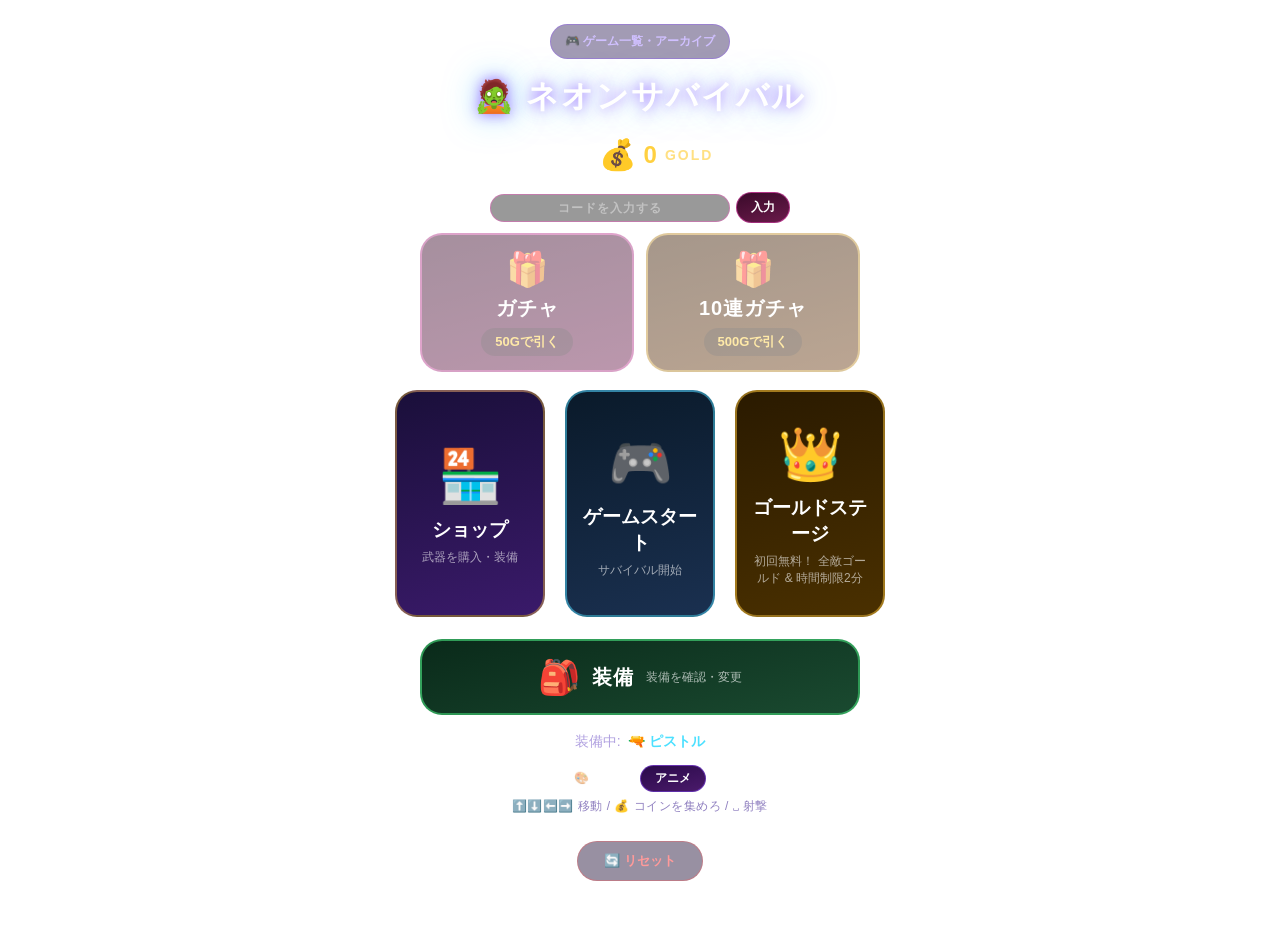
==== index.html @ d060ae50 "Add main stylesheet for game UI with responsive design and animations" ====
﻿<!DOCTYPE html>
<html lang="ja">
<head>
  <meta charset="UTF-8" />
  <meta name="viewport" content="width=device-width, initial-scale=1.0, user-scalable=no" />
  <title>🧟 ネオンサバイバル</title>
  <link rel="stylesheet" href="style.css" />
</head>
<body>
  <!-- ═══ ホーム画面 ═══ -->
  <div class="container" id="homeScreen">
    <a class="portal-link" href="games.html">🎮 ゲーム一覧・アーカイブ</a>
    <h1>🧟 ネオンサバイバル</h1>
    <div class="gold-bar">
　      <span class="gold-icon">💰</span>
      <span class="gold-value" id="homeGold">0</span>
      <span class="gold-label">GOLD</span>
    </div>
    <!-- コード入力（10連ガチャの上） -->
    <div class="code-row">
      <input type="text" id="codeInput" class="code-input" placeholder="コードを入力する" maxlength="20" autocomplete="off" />
      <button class="code-btn" id="codeBtn">入力</button>
    </div>
    <div class="code-msg hidden" id="codeMsg"></div>
    <!-- ガチャ（ゲームスタートの上） -->
    <div class="gacha-row">
      <button class="gacha-btn" id="gachaBtn">
        <span class="gacha-icon">🎁</span>
        <span class="gacha-title">ガチャ</span>
        <span class="gacha-cost">50Gで引く</span>
      </button>
      <button class="gacha-btn gacha-btn-10" id="gachaBtn10">
        <span class="gacha-icon">🎁</span>
        <span class="gacha-title">10連ガチャ</span>
        <span class="gacha-cost">500Gで引く</span>
      </button>
    </div>
    <div class="home-menu">
      <button class="home-card shop-card" id="shopBtn">
        <div class="card-icon">🏪</div>
        <div class="card-title">ショップ</div>
        <div class="card-desc">武器を購入・装備</div>
      </button>
      <button class="home-card start-card" id="homeStartBtn">
        <div class="card-icon">🎮</div>
        <div class="card-title">ゲームスタート</div>
        <div class="card-desc">サバイバル開始</div>
      </button>
      <button class="home-card gold-stage-card" id="goldStageBtn">
        <div class="card-icon">👑</div>
        <div class="card-title">ゴールドステージ</div>
        <div class="card-desc">1000Gで挑戦！ 全敵ゴールド & 時間制限2分</div>
      </button>
    </div>
    <!-- 装備（ゲームスタートの下） -->
    <button class="equip-btn" id="equipBtn">
      <span class="equip-icon">🎒</span>
      <span class="equip-title">装備</span>
      <span class="equip-desc">装備を確認・変更</span>
    </button>
    <div class="equipped-info">
      装備中: <span id="equippedName" class="equipped-name">🔫 ピストル</span>
    </div>
    <div class="skin-row">
      <span class="skin-label">🎨 スキン:</span>
      <button class="skin-toggle" id="skinBtn">アニメ</button>
    </div>
    <div class="home-controls">
      ⬆️⬇️⬅️➡️ 移動 / 💰 コインを集めろ / ␣ 射撃
    </div>
    <button class="reset-btn" id="resetBtn">🔄 リセット</button>

    <!-- ガチャ結果モーダル -->
    <div class="gacha-modal hidden" id="gachaModal">
      <div class="gacha-modal-content">
        <h2>🎁 ガチャ</h2>
        <div id="gachaResult"></div>
        <!-- 宝箱演出 -->
        <div class="gacha-chest-wrap hidden" id="gachaChestWrap">
          <div class="gacha-chest" id="gachaChest">
            <div class="chest-lid"></div>
            <div class="chest-base"></div>
            <div class="chest-lock"></div>
            <div class="chest-glow"></div>
            <div class="chest-rays"></div>
          </div>
          <div class="chest-text" id="chestText">ガチャを引いています...</div>
        </div>
        <button class="start-btn" id="gachaCloseBtn">OK</button>
      </div>
    </div>

    <!-- 管理者パネルモーダル -->
    <div class="admin-modal hidden" id="adminModal">
      <div class="admin-modal-content">
        <h2>👑 管理者パネル</h2>
        <div class="admin-section">
          <div class="admin-label">💰 ゴールド調整</div>
          <div class="admin-row">
            <input type="number" id="adminGoldInput" class="admin-input" min="0" />
            <button class="admin-btn" id="adminGoldSetBtn">設定</button>
          </div>
        </div>
        <div class="admin-section">
          <div class="admin-label">🔫 武器・装備の解放</div>
          <button class="admin-btn admin-btn-wide" id="adminUnlockWeaponsBtn">🔫 全武器を解放</button>
          <button class="admin-btn admin-btn-wide" id="adminUnlockEquipBtn">🎒 全装備を解放</button>
        </div>
        <div class="admin-msg hidden" id="adminMsg"></div>
        <button class="start-btn" id="adminCloseBtn">閉じる</button>
      </div>
    </div>
  </div>

  <!-- ═══ 装備画面 ═══ -->
  <div class="container hidden" id="equipScreen">
    <h1>🎒 装備</h1>
    <div class="gold-bar">
      <span class="gold-icon">💰</span>
      <span class="gold-value" id="equipGold">0</span>
      <span class="gold-label">GOLD</span>
    </div>
    <div class="equip-list" id="equipList"></div>
    <button class="back-btn" id="equipBackBtn">← ホームに戻る</button>
  </div>

  <!-- ═══ ショップ画面 ═══ -->
  <div class="container hidden" id="shopScreen">
    <h1>🏪 ショップ</h1>
    <div class="gold-bar">
      <span class="gold-icon">💰</span>
      <span class="gold-value" id="shopGold">0</span>
      <span class="gold-label">GOLD</span>
    </div>
    <div class="shop-list" id="shopList"></div>
    <button class="back-btn" id="shopBackBtn">← ホームに戻る</button>
  </div>

  <!-- ═══ ゲーム画面 ═══ -->
  <div class="container hidden" id="gameScreen">
    <h1>🧟 ネオンサバイバル</h1>
    <div class="info-bar">
      <div class="info">
        <span class="label">スコア</span>
        <span class="value" id="score">0</span>
      </div>
      <div class="info">
        <span class="label">HP</span>
        <div class="value hp-bar" id="hp"></div>
      </div>
      <div class="info">
        <span class="label">ウェーブ</span>
        <span class="value" id="wave">1</span>
      </div>
      <div class="info">
        <span class="label">💰</span>
        <span class="value" id="gold">0</span>
      </div>
      <div class="info">
        <span class="label">ハイスコア</span>
        <span class="value" id="highscore">0</span>
      </div>
      <div class="info hidden" id="timerInfo">
        <span class="label">⏰ タイマー</span>
        <span class="value gold-timer" id="timer">30</span>
      </div>
    </div>
    <div class="game-wrapper">
      <canvas id="gameCanvas" width="480" height="480"></canvas>
      <div class="overlay hidden-overlay" id="overlay">
        <div class="overlay-content">
          <h2 id="overlayTitle"></h2>
          <p id="overlayText"></p>
          <button class="start-btn" id="gameOverBtn">ホームに戻る</button>
        </div>
      </div>
    </div>
    <div class="controls-info">
      <span>⬆️⬇️⬅️➡️ 移動</span>
      <span>💥 スペースで射撃</span>
    </div>
    <button class="game-home-btn" id="gameHomeBtn">🏠 ホームに戻る</button>
    <div class="mobile-controls" id="mobileControls">
      <button class="ctrl-btn" id="btnUp">▲</button>
      <div class="ctrl-row">
        <button class="ctrl-btn" id="btnLeft">◀</button>
        <button class="ctrl-btn" id="btnDown">▼</button>
        <button class="ctrl-btn" id="btnRight">▶</button>
      </div>
    </div>
  </div>
  <script src="game.js?v=20"></script>
</body>
</html>
---- style.css ----
﻿* {
  margin: 0;
  padding: 0;
  box-sizing: border-box;
}

body {
  min-height: 100vh;
  background: radial-gradient(ellipse at center, #0a0518 40%, #030208);
  overflow-x: hidden;
  font-family: 'Segoe UI', Tahoma, Geneva, Verdana, sans-serif;
  color: #fff;
  background-image:
    radial-gradient(rgba(140,80,255,.08) 1px, transparent 1px),
    radial-gradient(rgba(60,200,255,.05) 1px, transparent 1px);
  background-position: 0 0, 30px 40px;
  background-attachment: fixed;
}

.container {
  max-width: 520px;
  margin: 0 auto;
  padding: 24px 15px 60px;
  text-align: center;
}

.hidden { display: none !important; }

.portal-link {
  display: inline-block;
  margin: 0 0 16px;
  padding: 8px 14px;
  border: 1px solid rgba(140,80,255,.35);
  border-radius: 999px;
  background: rgba(50,35,90,.45);
  color: #d0c0ff;
  font-size: 12px;
  font-weight: 700;
  text-decoration: none;
  transition: all .2s;
}
.portal-link:hover {
  border-color: rgba(160,130,255,.75);
  background: rgba(75,55,125,.65);
  color: #fff;
}

h1 {
  font-size: 32px;
  margin-bottom: 18px;
  letter-spacing: 2px;
  text-shadow: 0 0 14px rgba(140,80,255,.85), 0 0 34px rgba(60,200,255,.55);
  animation: glow-pulse 2.4s ease-in-out infinite alternate;
}

@keyframes glow-pulse {
  0% { text-shadow: 0 0 11px rgba(120,70,255,.65), 0 0 26px rgba(50,180,255,.42); }
  33% { transform: translateY(-1px); }
  66% { transform: none; }
  67% { text-shadow: 0 0 17px rgba(180,120,255,.95), 0 0 46px rgba(80,220,255,.72); }
  99% { transform: translateY(1px); }
}

/* ═══ ゴールドバー ═══ */
.gold-bar {
  display: flex;
  align-items: center;
  justify-content: center;
  gap: 8px;
  margin: 12px 0 20px;
  font-size: 24px;
  font-weight: 700;
}
.gold-icon { font-size: 30px; }
.gold-value { color: #ffd040; font-variant-numeric: tabular-nums; }
.gold-label { color: #ffd040; opacity: .65; font-size: 14px; letter-spacing: 2px; }

/* ═══ ホーム画面 ═══ */
.home-menu {
  display: flex;
  gap: 20px;
  justify-content: center;
  margin: 0 0 22px;
}

.home-card {
  flex: 1;
  max-width: 210px;
  background: linear-gradient(165deg, #1a0f3a, #3a1a6a);
  border: 2px solid rgba(140,80,255,.35);
  border-radius: 22px;
  padding: 32px 16px 28px;
  cursor: pointer;
  transition: all .25s cubic-bezier(.175,.885,.31,1.275);
  color: #fff;
  text-align: center;
}
.home-card:hover {
  transform: translateY(-6px) scale(1.03);
}
.home-card:active { transform: scale(.97); }

.shop-card { border-color: rgba(255,200,60,.4); }
.shop-card:hover {
  border-color: rgba(255,200,60,.85);
  box-shadow: 0 14px 34px rgba(255,200,60,.3);
}

.start-card {
  flex: 1;
  background: linear-gradient(165deg, #0a1a2a, #1a3050);
  border-color: rgba(80,220,255,.5);
}
.start-card:hover {
  border-color: rgba(80,220,255,.9);
  box-shadow: 0 14px 40px rgba(80,220,255,.4);
}

.gold-stage-card {
  flex: 1;
  background: linear-gradient(165deg, #2a1a00, #4a3000);
  border: 2px solid rgba(255,200,60,.5);
  border-radius: 22px;
  padding: 32px 16px 28px;
  cursor: pointer;
  transition: all .25s cubic-bezier(.175,.885,.31,1.275);
  color: #fff;
  text-align: center;
  animation: gold-glow 2s ease-in-out infinite alternate;
}
.gold-stage-card:hover {
  transform: translateY(-6px) scale(1.03);
  border-color: rgba(255,200,60,.95);
  box-shadow: 0 14px 40px rgba(255,200,60,.45);
}
.gold-stage-card:active { transform: scale(.97); }
.gold-stage-card.locked {
  opacity: 0.45;
  cursor: not-allowed;
  animation: none;
}
.gold-stage-card.locked:hover {
  transform: none;
  box-shadow: none;
  border-color: rgba(255,200,60,.5);
}

@keyframes gold-glow {
  0% { box-shadow: 0 0 12px rgba(255,200,60,.25), inset 0 0 20px rgba(255,200,60,.05); }
  100% { box-shadow: 0 0 24px rgba(255,200,60,.5), inset 0 0 30px rgba(255,200,60,.1); }
}

.gold-timer {
  color: #ffd040 !important;
  font-size: 22px !important;
  font-weight: 900 !important;
  text-shadow: 0 0 10px rgba(255,200,60,.8);
}
.gold-timer.urgent {
  color: #ff5a5a !important;
  animation: timer-pulse 0.5s ease-in-out infinite alternate;
}
.normal-timer {
  color: #ffffff !important;
  font-size: 22px !important;
  font-weight: 900 !important;
  text-shadow: 0 0 10px rgba(255,255,255,.6);
}
.normal-timer.urgent {
  color: #ff5a5a !important;
  animation: timer-pulse 0.5s ease-in-out infinite alternate;
}
@keyframes timer-pulse {
  0% { transform: scale(1); text-shadow: 0 0 10px rgba(255,80,80,.8); }
  100% { transform: scale(1.15); text-shadow: 0 0 20px rgba(255,80,80,1); }
}

.card-icon { font-size: 52px; margin-bottom: 10px; }
.card-title { font-size: 19px; font-weight: 800; margin-bottom: 6px; }
.card-desc { font-size: 12px; opacity: .6; }

/* ═══ ガチャボタン（ゲームスタートの上） ═══ */
.gacha-row {
  display: flex;
  gap: 12px;
  justify-content: center;
  margin: 0 auto 18px;
  max-width: 440px;
}
.gacha-btn {
  appearance: none;
  flex: 1;
  display: flex;
  flex-direction: column;
  align-items: center;
  justify-content: center;
  gap: 6px;
  background: linear-gradient(165deg, #3a0a2a, #6a1a4a);
  border: 2px solid rgba(255,80,200,.55);
  border-radius: 22px;
  padding: 14px 12px;
  cursor: pointer;
  transition: all .25s cubic-bezier(.175,.885,.31,1.275);
  color: #fff;
  text-align: center;
  animation: gacha-glow 1.8s ease-in-out infinite alternate;
}
.gacha-btn:hover {
  transform: translateY(-4px) scale(1.02);
  border-color: rgba(255,80,200,.95);
  box-shadow: 0 12px 34px rgba(255,80,200,.4);
}
.gacha-btn:active { transform: scale(.96); }
.gacha-btn.locked {
  opacity: 0.45;
  cursor: not-allowed;
  animation: none;
}
.gacha-btn.locked:hover {
  transform: none;
  box-shadow: none;
  border-color: rgba(255,80,200,.55);
}
.gacha-icon { font-size: 34px; }
.gacha-title { font-size: 20px; font-weight: 900; letter-spacing: 1px; }
.gacha-cost {
  font-size: 13px;
  font-weight: 800;
  color: #ffd040;
  background: rgba(0,0,0,.35);
  border-radius: 999px;
  padding: 5px 14px;
}

/* 10連ガチャボタン */
.gacha-btn-10 {
  background: linear-gradient(165deg, #3a1a00, #6a3a10);
  border-color: rgba(255,200,60,.6);
  animation: gold-glow 2s ease-in-out infinite alternate;
}
.gacha-btn-10:hover {
  border-color: rgba(255,200,60,.95);
  box-shadow: 0 12px 34px rgba(255,200,60,.4);
}
.gacha-btn-10.locked:hover {
  border-color: rgba(255,200,60,.6);
}

@keyframes gacha-glow {
  0% { box-shadow: 0 0 12px rgba(255,80,200,.25), inset 0 0 18px rgba(255,80,200,.06); }
  100% { box-shadow: 0 0 26px rgba(255,80,200,.55), inset 0 0 28px rgba(255,80,200,.12); }
}

/* ═══ コード入力（10連ガチャの上） ═══ */
.code-row {
  display: flex;
  gap: 6px;
  justify-content: center;
  align-items: center;
  margin: 0 auto 10px;
  max-width: 300px;
}
.code-input {
  flex: 1;
  min-width: 0;
  font-size: 12px;
  font-weight: 700;
  letter-spacing: 1px;
  padding: 6px 12px;
  border-radius: 999px;
  border: 1px solid rgba(255,80,200,.4);
  background: rgba(0,0,0,.4);
  color: #fff;
  text-align: center;
  outline: none;
  transition: border-color .2s;
}
.code-input::placeholder { color: rgba(255,255,255,.4); }
.code-input:focus { border-color: rgba(255,80,200,.9); }
.code-btn {
  appearance: none;
  font-size: 12px;
  font-weight: 800;
  padding: 6px 14px;
  border-radius: 999px;
  border: 1px solid rgba(255,80,200,.5);
  background: linear-gradient(165deg, #3a0a2a, #6a1a4a);
  color: #fff;
  cursor: pointer;
  transition: all .2s;
}
.code-btn:hover { transform: scale(1.05); border-color: rgba(255,80,200,.9); }
.code-btn:active { transform: scale(.95); }
.code-msg {
  text-align: center;
  font-size: 11px;
  font-weight: 700;
  margin: -4px 0 8px;
  min-height: 14px;
}
.code-msg.ok { color: #4cff6a; }
.code-msg.err { color: #ff6a6a; }

/* ═══ 装備ボタン（ゲームスタートの下） ═══ */
.equip-btn {
  appearance: none;
  width: 100%;
  max-width: 440px;
  margin: 0 auto 18px;
  display: flex;
  align-items: center;
  justify-content: center;
  gap: 12px;
  background: linear-gradient(165deg, #0a2a1a, #1a4a30);
  border: 2px solid rgba(80,255,140,.5);
  border-radius: 22px;
  padding: 16px 20px;
  cursor: pointer;
  transition: all .25s cubic-bezier(.175,.885,.31,1.275);
  color: #fff;
  text-align: center;
}
.equip-btn:hover {
  transform: translateY(-4px) scale(1.02);
  border-color: rgba(80,255,140,.9);
  box-shadow: 0 12px 34px rgba(80,255,140,.35);
}
.equip-btn:active { transform: scale(.96); }
.equip-icon { font-size: 34px; }
.equip-title { font-size: 20px; font-weight: 900; letter-spacing: 1px; }
.equip-desc { font-size: 12px; opacity: .65; }

/* ═══ ガチャ結果モーダル ═══ */
.gacha-modal {
  position: fixed;
  inset: 0;
  background: rgba(0,0,0,.75);
  display: flex;
  align-items: center;
  justify-content: center;
  z-index: 100;
  padding: 20px;
}
.gacha-modal-content {
  background: linear-gradient(165deg, #2a0a20, #4a1038);
  border: 2px solid rgba(255,80,200,.6);
  border-radius: 24px;
  padding: 28px 24px;
  max-width: 340px;
  width: 100%;
  text-align: center;
  box-shadow: 0 0 40px rgba(255,80,200,.4);
  animation: modal-pop .3s cubic-bezier(.175,.885,.31,1.4);
}
@keyframes modal-pop {
  0% { transform: scale(.7); opacity: 0; }
  100% { transform: scale(1); opacity: 1; }
}
.gacha-modal-content h2 { margin-bottom: 16px; }
.gacha-result-item {
  font-size: 18px;
  font-weight: 800;
  margin: 10px 0 16px;
  line-height: 1.6;
}
.gacha-result-item .big-icon { font-size: 56px; display: block; margin-bottom: 8px; }
.gacha-result-new {
  display: inline-block;
  background: radial-gradient(#ffd040, #c09020);
  color: #1a0f00;
  font-size: 13px;
  font-weight: 900;
  border-radius: 999px;
  padding: 4px 14px;
  margin-bottom: 8px;
}
.gacha-result-dup {
  display: inline-block;
  background: rgba(255,255,255,.15);
  color: #ffd040;
  font-size: 13px;
  font-weight: 900;
  border-radius: 999px;
  padding: 4px 14px;
  margin-bottom: 8px;
}
.gacha-result-rare {
  display: inline-block;
  background: radial-gradient(#ff5a5a, #a02020);
  color: #fff;
  font-size: 14px;
  font-weight: 900;
  border-radius: 999px;
  padding: 4px 16px;
  margin-bottom: 8px;
  box-shadow: 0 0 16px rgba(255,90,90,.6);
  animation: rare-flash 1s ease-in-out infinite alternate;
}
.gacha-result-common {
  display: inline-block;
  background: rgba(255,255,255,.12);
  color: #b0a0e0;
  font-size: 12px;
  font-weight: 800;
  border-radius: 999px;
  padding: 4px 14px;
  margin-bottom: 8px;
}
@keyframes rare-flash {
  0% { box-shadow: 0 0 10px rgba(255,90,90,.4); }
  100% { box-shadow: 0 0 24px rgba(255,90,90,.9); }
}

/* ═══ 管理者パネル ═══ */
.admin-modal {
  position: fixed;
  inset: 0;
  background: rgba(0,0,0,.8);
  display: flex;
  align-items: center;
  justify-content: center;
  z-index: 110;
  padding: 20px;
}
.admin-modal-content {
  background: linear-gradient(165deg, #1a0a2a, #3a1040);
  border: 2px solid rgba(180,80,255,.6);
  border-radius: 24px;
  padding: 28px 24px;
  max-width: 340px;
  width: 100%;
  text-align: center;
  box-shadow: 0 0 40px rgba(180,80,255,.4);
  animation: modal-pop .3s cubic-bezier(.175,.885,.31,1.4);
}
.admin-modal-content h2 { margin-bottom: 16px; }
.admin-section {
  background: rgba(0,0,0,.3);
  border: 1px solid rgba(180,80,255,.25);
  border-radius: 16px;
  padding: 14px;
  margin-bottom: 12px;
}
.admin-label {
  font-size: 13px;
  font-weight: 800;
  color: #c9a0ff;
  margin-bottom: 10px;
}
.admin-row {
  display: flex;
  gap: 8px;
  justify-content: center;
  align-items: center;
}
.admin-input {
  flex: 1;
  min-width: 0;
  font-size: 16px;
  font-weight: 800;
  padding: 8px 12px;
  border-radius: 12px;
  border: 1px solid rgba(180,80,255,.4);
  background: rgba(0,0,0,.5);
  color: #fff;
  text-align: center;
  outline: none;
}
.admin-input:focus { border-color: rgba(180,80,255,.9); }
.admin-btn {
  appearance: none;
  font-size: 13px;
  font-weight: 800;
  padding: 8px 16px;
  border-radius: 12px;
  border: 1px solid rgba(180,80,255,.5);
  background: linear-gradient(165deg, #3a0a4a, #6a1a6a);
  color: #fff;
  cursor: pointer;
  transition: all .2s;
}
.admin-btn:hover { transform: scale(1.04); border-color: rgba(180,80,255,.9); }
.admin-btn:active { transform: scale(.95); }
.admin-btn-wide {
  display: block;
  width: 100%;
  margin-bottom: 8px;
}
.admin-btn-wide:last-child { margin-bottom: 0; }
.admin-msg {
  font-size: 12px;
  font-weight: 700;
  margin-bottom: 10px;
  min-height: 14px;
}
.admin-msg.ok { color: #4cff6a; }
.admin-msg.err { color: #ff6a6a; }

/* ═══ スキン切り替え ═══ */
.skin-row {
  display: flex;
  justify-content: center;
  align-items: center;
  gap: 8px;
  margin-bottom: 6px;
}
.skin-label {
  font-size: 12px;
  font-weight: 700;
  color: rgba(255,255,255,.6);
}
.skin-toggle {
  appearance: none;
  font-size: 12px;
  font-weight: 800;
  padding: 4px 14px;
  border-radius: 999px;
  border: 1px solid rgba(140,80,255,.5);
  background: linear-gradient(165deg, #2a0a4a, #4a1a6a);
  color: #fff;
  cursor: pointer;
  transition: all .2s;
}
.skin-toggle:hover { transform: scale(1.05); border-color: rgba(140,80,255,.9); }
.skin-toggle:active { transform: scale(.95); }

/* ═══ 10連ガチャ結果 ═══ */
.gacha-modal-content.wide {
  max-width: 480px;
}
.gacha-summary {
  font-size: 14px;
  font-weight: 800;
  color: #ffd040;
  margin-bottom: 10px;
}
.gacha-result-grid {
  display: grid;
  grid-template-columns: repeat(5, 1fr);
  gap: 8px;
  margin: 0 0 16px;
}
.gacha-result-item.multi {
  font-size: 11px;
  padding: 8px 4px;
  margin: 0;
  line-height: 1.3;
  background: rgba(255,255,255,.04);
  border-radius: 10px;
}
.gacha-result-item.multi .big-icon { font-size: 26px; display: block; margin-bottom: 4px; }
.gacha-result-item.multi .gacha-result-rare,
.gacha-result-item.multi .gacha-result-common,
.gacha-result-item.multi .gacha-result-new,
.gacha-result-item.multi .gacha-result-dup {
  font-size: 9px;
  padding: 2px 6px;
  margin-bottom: 3px;
}

/* ═══ 宝箱演出 ═══ */
.gacha-chest-wrap {
  margin: 18px auto 10px;
  text-align: center;
}
.gacha-chest {
  position: relative;
  width: 130px;
  height: 110px;
  margin: 0 auto 14px;
}
.chest-base {
  position: absolute;
  bottom: 0;
  left: 50%;
  transform: translateX(-50%);
  width: 120px;
  height: 62px;
  background: linear-gradient(#a07018, #6a3a08);
  border: 3px solid #4a2806;
  border-radius: 0 0 14px 14px;
  box-shadow: inset 0 8px 0 rgba(255,220,120,.18);
}
.chest-lid {
  position: absolute;
  top: 6px;
  left: 50%;
  transform: translateX(-50%);
  width: 124px;
  height: 46px;
  background: linear-gradient(#d0a030, #8a5a10);
  border: 3px solid #4a2806;
  border-radius: 16px 16px 4px 4px;
  box-shadow: inset 0 6px 0 rgba(255,230,150,.25);
  transform-origin: bottom center;
  transition: transform .45s cubic-bezier(.175,.885,.31,1.3);
  z-index: 2;
}
.chest-lock {
  position: absolute;
  top: 34px;
  left: 50%;
  transform: translateX(-50%);
  width: 18px;
  height: 22px;
  background: radial-gradient(#ffe080, #c09020);
  border: 2px solid #6a3a08;
  border-radius: 5px;
  z-index: 3;
  box-shadow: 0 0 10px rgba(255,200,60,.6);
}
.chest-glow {
  position: absolute;
  inset: -10px;
  border-radius: 20px;
  background: radial-gradient(circle, rgba(255,220,120,.35), transparent 70%);
  opacity: 0;
  z-index: 0;
}
.chest-rays {
  position: absolute;
  top: 50%;
  left: 50%;
  width: 0;
  height: 0;
  opacity: 0;
  z-index: 1;
}

/* 揺れアニメーション */
.gacha-chest.shaking .chest-base,
.gacha-chest.shaking .chest-lid,
.gacha-chest.shaking .chest-lock {
  animation: chest-shake .12s ease-in-out infinite alternate;
}
@keyframes chest-shake {
  0% { transform: translateX(-50%) rotate(-3deg); }
  100% { transform: translateX(-50%) rotate(3deg); }
}
.gacha-chest.shaking .chest-lid {
  animation-name: chest-shake-lid;
}
@keyframes chest-shake-lid {
  0% { transform: translateX(-50%) rotate(-3deg); }
  100% { transform: translateX(-50%) rotate(3deg); }
}

/* 開くアニメーション */
.gacha-chest.open .chest-lid {
  transform: translateX(-50%) rotate(-70deg);
  transform-origin: left center;
}
.gacha-chest.open .chest-glow {
  opacity: 1;
  animation: chest-glow-pulse .6s ease-out;
}
.gacha-chest.open .chest-rays {
  opacity: 1;
  animation: chest-rays-burst .6s ease-out;
}
@keyframes chest-glow-pulse {
  0% { opacity: 0; transform: scale(.6); }
  40% { opacity: 1; transform: scale(1.15); }
  100% { opacity: 0; transform: scale(1.4); }
}
@keyframes chest-rays-burst {
  0% { opacity: 0; transform: scale(.4); }
  50% { opacity: 1; transform: scale(1.6); }
  100% { opacity: 0; transform: scale(2); }
}
.chest-text {
  font-size: 14px;
  color: #ffd040;
  font-weight: 700;
  letter-spacing: 1px;
  animation: chest-text-blink .8s ease-in-out infinite alternate;
}
@keyframes chest-text-blink {
  0% { opacity: .5; }
  100% { opacity: 1; }
}

/* ═══ 装備画面 ═══ */
.equip-list {
  display: flex;
  flex-direction: column;
  gap: 12px;
  margin: 0 0 24px;
}
.equip-slot {
  background: rgba(30,20,60,.62);
  border: 2px solid rgba(80,255,140,.25);
  border-radius: 16px;
  padding: 14px 18px;
  text-align: left;
}
.equip-slot-header {
  display: flex;
  align-items: center;
  gap: 10px;
  margin-bottom: 8px;
}
.equip-slot-icon { font-size: 26px; }
.equip-slot-name { font-size: 16px; font-weight: 800; }
.equip-current {
  font-size: 13px;
  color: #b0e0c0;
  margin-bottom: 8px;
}
.equip-current.empty { color: #7060a0; }
.equip-hint {
  font-size: 12px;
  color: #9080c0;
  font-style: italic;
}
.equip-item-btn {
  appearance: none;
  border: none;
  border-radius: 999px;
  padding: 8px 18px;
  font-weight: 800;
  font-size: 13px;
  cursor: pointer;
  transition: all .2s;
  margin: 4px 6px 0 0;
  background: radial-gradient(#4ce0ff, #2090c0);
  color: #0a041f;
}
.equip-item-btn:hover { filter: brightness(1.12); }
.equip-item-btn:active { transform: scale(.95); }
.equip-item-btn.equipped {
  background: rgba(80,255,100,.22);
  color: #4cff6a;
  cursor: default;
}
.equip-item-btn.rare {
  background: radial-gradient(#ff5a5a, #a02020);
  color: #fff;
  box-shadow: 0 4px 14px rgba(255,90,90,.4);
}

.equipped-info {
  margin: 4px 0 14px;
  font-size: 14px;
  color: #b0a0e0;
}
.equipped-name {
  font-weight: 700;
  margin-left: 4px;
}

.home-controls {
  color: #9080c0;
  font-size: 12px;
  letter-spacing: .5px;
}

.reset-btn {
  appearance: none;
  margin-top: 26px;
  background: rgba(50,35,70,.5);
  border: 1px solid rgba(255,90,90,.35);
  border-radius: 999px;
  color: #ff9a9a;
  padding: 10px 26px;
  font-weight: 700;
  font-size: 13px;
  cursor: pointer;
  transition: all .2s;
}
.reset-btn:hover {
  background: rgba(90,30,40,.6);
  border-color: rgba(255,90,90,.7);
  color: #ffc0c0;
}
.reset-btn:active { transform: scale(.95); }

/* ═══ ショップ画面 ═══ */
.shop-list {
  display: flex;
  flex-direction: column;
  gap: 12px;
  margin: 0 0 24px;
}

.shop-weapon {
  display: flex;
  align-items: center;
  gap: 14px;
  background: rgba(30,20,60,.62);
  border: 2px solid rgba(140,80,255,.3);
  border-radius: 16px;
  padding: 16px 18px;
  transition: all .2s;
}
.shop-weapon.owned { border-color: rgba(80,200,255,.4); }
.shop-weapon.equipped { border-color: rgba(80,255,100,.55); background: rgba(25,50,35,.45); }

.weapon-icon { font-size: 38px; flex-shrink: 0; }
.weapon-info { flex: 1; text-align: left; }
.weapon-name { font-weight: 800; font-size: 16px; }
.weapon-stats { font-size: 12px; color: #b0a0e0; margin-top: 3px; letter-spacing: .5px; }
.weapon-desc { font-size: 11px; color: #9080c0; margin-top: 3px; }

.weapon-btn {
  appearance: none;
  border: none;
  border-radius: 999px;
  padding: 9px 22px;
  font-weight: 800;
  font-size: 13px;
  cursor: pointer;
  transition: all .2s;
  white-space: nowrap;
  flex-shrink: 0;
}
.weapon-btn:hover { filter: brightness(1.12); }
.weapon-btn:active { transform: scale(.95); }

.btn-buy {
  background: radial-gradient(#ffd040, #c09020);
  color: #1a0f00;
  box-shadow: 0 4px 14px rgba(255,200,60,.45);
}
.btn-equip {
  background: radial-gradient(#4ce0ff, #2090c0);
  color: #0a041f;
  box-shadow: 0 4px 14px rgba(80,200,255,.35);
}
.btn-equipped {
  background: rgba(80,255,100,.22);
  color: #4cff6a;
  cursor: default;
}
.btn-locked {
  background: rgba(50,35,70,.7);
  color: #7060a0;
  cursor: not-allowed;
}

.back-btn {
  appearance: none;
  background: rgba(50,35,70,.65);
  border: 1px solid rgba(140,80,255,.35);
  border-radius: 999px;
  color: #d0c0f0;
  padding: 12px 30px;
  font-weight: 700;
  font-size: 14px;
  cursor: pointer;
  transition: all .2s;
}
.back-btn:hover { background: rgba(80,50,120,.8); border-color: rgba(140,80,255,.65); }

/* ═══ Info bar ═══ */
.info-bar {
  display: grid;
  grid-template-columns: repeat(auto-fit, minmax(80px, 96px));
  justify-content: center;
  gap: 8px;
  margin-bottom: 14px;
}

.info {
  background: rgba(30,20,60,.62);
  border: 1px solid rgba(140,80,255,.38);
  border-radius: 20px;
  padding: 7px 5px 8px;
  backdrop-filter: blur(7px);
  transition: transform .27s cubic-bezier(.175,.885,.31,1.275);
}
.info:hover { transform: scale(1.05); }

.info .label {
  display: block;
  font-size: 65%;
  letter-spacing: 130%;
  text-transform: uppercase;
  opacity: .72;
  margin-bottom: 2px;
}

.value {
  font-weight: 700;
  font-variant-numeric: tabular-nums;
  white-space: nowrap;
}

.hp-bar {
  display: flex;
  gap: 2px;
  justify-content: center;
  align-items: center;
  min-height: 16px;
}
.hp-seg {
  width: 12px;
  height: 12px;
  border-radius: 3px;
  background: rgba(255,255,255,.1);
  border: 1px solid rgba(255,90,90,.35);
  box-shadow: inset 0 0 4px rgba(0,0,0,.4);
  transition: all .2s;
}
.hp-seg.full {
  background: radial-gradient(circle at 35% 30%, #ff9a9a, #ff5a5a 55%, #c02020);
  border-color: rgba(255,120,120,.8);
  box-shadow: 0 0 8px rgba(255,90,90,.75), inset 0 0 4px rgba(255,255,255,.25);
}
.hp-seg.infinite {
  width: auto;
  padding: 0 6px;
  font-size: 12px;
  font-weight: 900;
  color: #ffd040;
  background: rgba(255,200,60,.15);
  border-color: rgba(255,200,60,.6);
  box-shadow: 0 0 8px rgba(255,200,60,.6);
}

/* ═══ Canvas / game wrapper ═══ */
.game-wrapper {
  position: relative;
  width: fit-content;
  margin: 0 auto;
  touch-action: manipulation;
}

canvas {
  display: block;
  width: 460px;
  max-width: calc(94vw - 8px);
  aspect-ratio: 1 / 1;
  border-radius: 20px;
  border: 2px solid rgba(140,80,255,.43);
  box-shadow: inset 0 0 60px rgba(60,30,120,.12), 0 20px 60px rgba(60,30,120,.35);
  cursor: crosshair;
  background-color: #080412;
}

/* ═══ Overlay ═══ */
.overlay {
  position: absolute;
  inset: -2px;
  z-index: 5;
  display: flex;
  align-items: center;
  justify-content: center;
  background: rgba(6,3,14,.56);
  backdrop-filter: blur(5px);
  border-radius: inherit;
  pointer-events: all;
  transition: opacity .49s ease;
}
.hidden-overlay { display: none !important; pointer-events: none; }

.overlay-content {
  background: linear-gradient(165deg, #1a0f3a, #3a1a6a);
  border: 1px solid rgba(160,100,255,.57);
  border-radius: 26px;
  padding: 34px 34px 54px;
  max-width: 340px;
  box-shadow: 0 61px 91px rgba(0,0,0,.71);
  animation: fadeUp .69s cubic-bezier(.215,.610,.355,1);
}
@keyframes fadeUp { 0% { opacity: 0; transform: translateY(18px); } 100% {} }

.overlay-content h2 { margin-top: 0; margin-bottom: 14px; color: #d0b0ff; letter-spacing: 1px; font-size: clamp(20px,5vw,27px); }
.overlay-content p { line-height: 1.83; color: #d0c0f0; font-size: 93%; margin-bottom: 27px; }

.start-btn {
  appearance: none; -webkit-appearance: none;
  background: radial-gradient(#b07dff, #6a35e0);
  border: none; border-radius: 999px;
  color: #0a041f; padding: 13px 31px; cursor: pointer;
  font-weight: 800; font-size: 104%;
  box-shadow: 0 12px 25px rgba(140,80,255,.81);
  transition: filter .225s, scale .185s;
}
.start-btn:hover { filter: saturate(125%) brightness(108%); scale: 1.045; }
.start-btn:active { scale: .965; }

/* ═══ Controls hint ═══ */
.controls-info {
  margin-top: 16px; gap: 18px; justify-content: center;
  display: grid; grid-auto-flow: column; align-items: baseline;
  color: #b0a0e0; font-size: 86%;
}
.controls-info span { border-left: 2px dotted rgba(160,100,255,.375); padding-left: 11px; }
.controls-info span:first-child { border-left: none; padding-left: 0; }

.game-home-btn {
  appearance: none;
  display: inline-flex;
  align-items: center;
  justify-content: center;
  margin: 12px auto 0;
  padding: 11px 22px;
  border-radius: 999px;
  border: 1px solid rgba(140,80,255,.4);
  background: rgba(50,35,70,.65);
  color: #f0e7ff;
  font-weight: 700;
  font-size: 14px;
  cursor: pointer;
  transition: all .2s ease;
}
.game-home-btn:hover {
  background: rgba(80,50,120,.8);
  border-color: rgba(140,80,255,.7);
  transform: translateY(-1px);
}
.game-home-btn:active { transform: scale(.97); }

/* ═══ Mobile controls ═══ */
.mobile-controls {
  display: none;
  flex-direction: column;
  align-items: center;
  gap: 6px;
  margin-top: 18px;
}

.ctrl-row { display: flex; gap: 6px; }

.ctrl-btn {
  width: 60px;
  height: 60px;
  border: 2px solid rgba(140,80,255,.5);
  border-radius: 16px;
  background: rgba(30,20,60,.7);
  color: #c0a0ff;
  font-size: 24px;
  cursor: pointer;
  display: flex;
  align-items: center;
  justify-content: center;
  backdrop-filter: blur(4px);
  transition: background .15s, transform .1s;
  -webkit-tap-highlight-color: transparent;
  user-select: none;
}
.ctrl-btn:active {
  background: rgba(120,60,220,.6);
  transform: scale(0.92);
}

@media (pointer: coarse) {
  .mobile-controls { display: flex; }
}

@media(max-width:560px) {
  h1 { font-size: 26px; }
  .info { padding-block: 6px; }
  .home-card { padding: 24px 12px 22px; }
  .card-icon { font-size: 40px; }
}
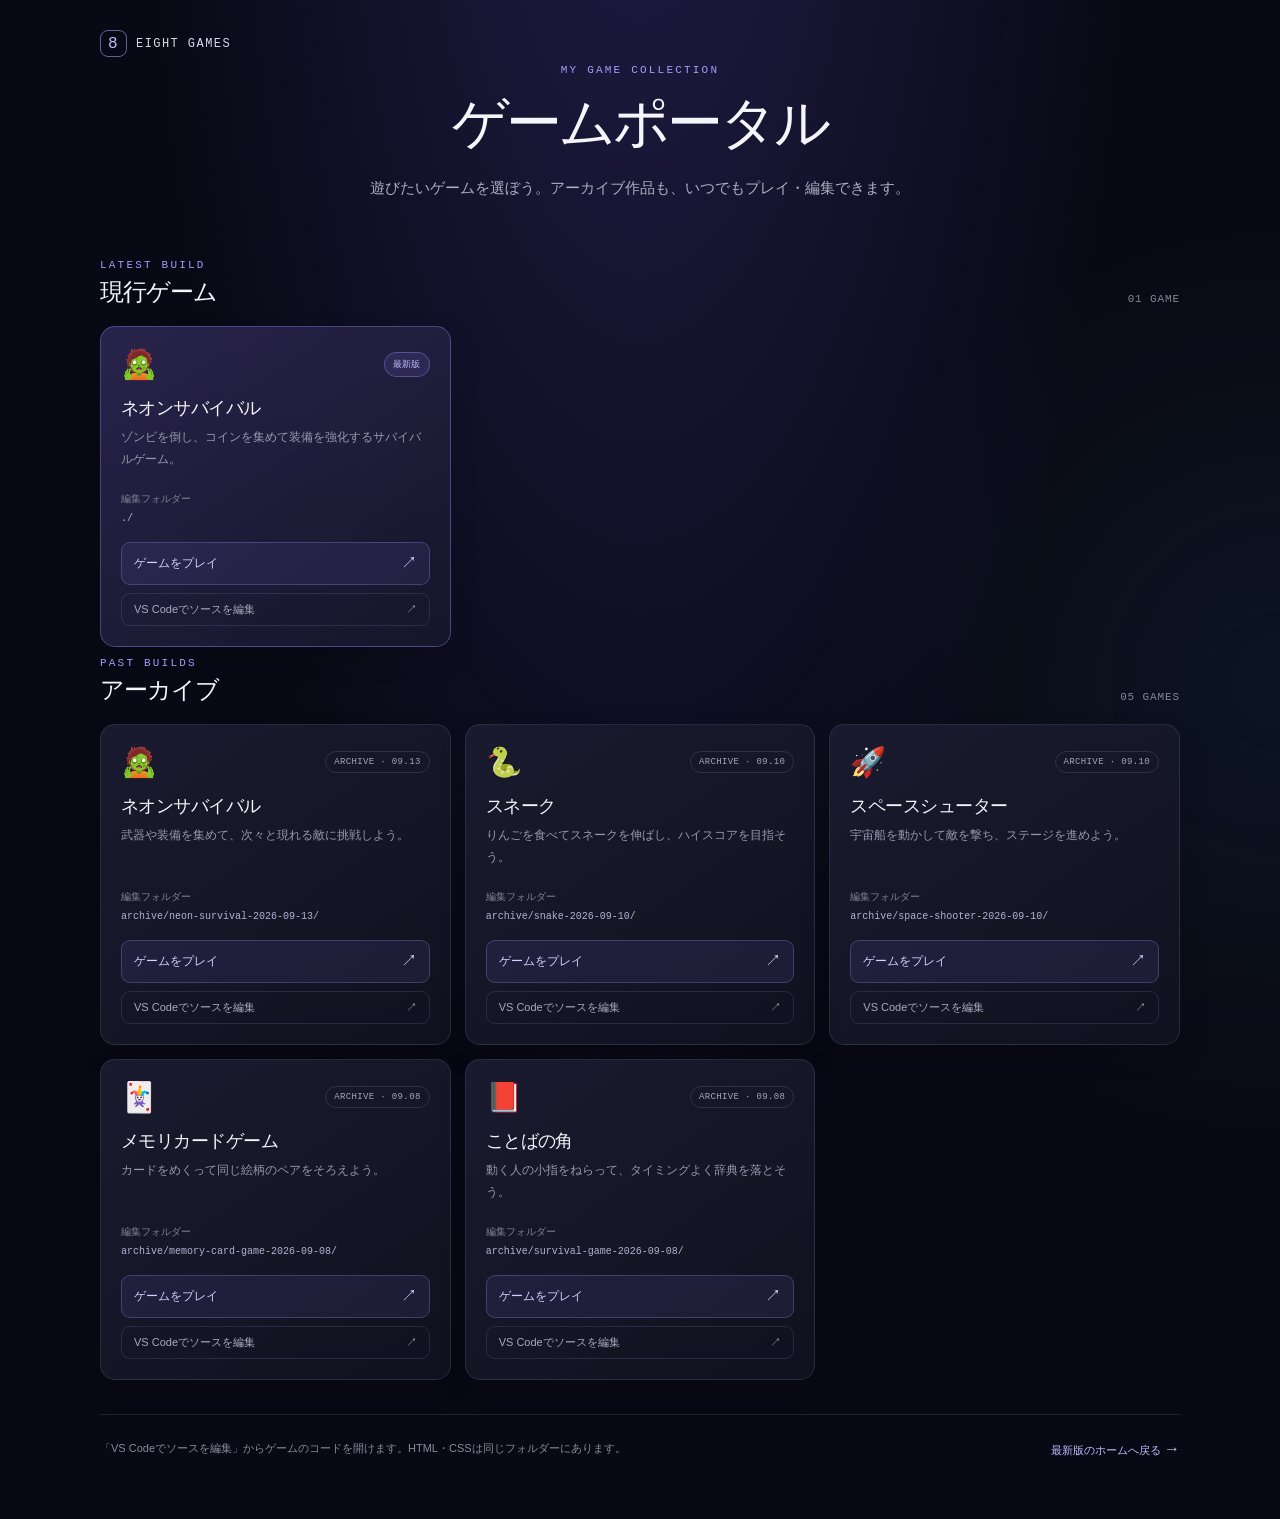
==== commit d3d7519c: "Refactor index.html for game portal redesign; update title, styles, and structure for improved navig" ====
--- a/index.html
+++ b/index.html
@@ -1,194 +1,129 @@
-﻿<!DOCTYPE html>
+<!DOCTYPE html>
 <html lang="ja">
 <head>
   <meta charset="UTF-8" />
-  <meta name="viewport" content="width=device-width, initial-scale=1.0, user-scalable=no" />
-  <title>🧟 ネオンサバイバル</title>
-  <link rel="stylesheet" href="style.css" />
+  <meta name="viewport" content="width=device-width, initial-scale=1.0" />
+  <meta name="theme-color" content="#080914" />
+  <title>ゲームポータル | EIGHT GAMES</title>
+  <link rel="stylesheet" href="games.css" />
 </head>
 <body>
-  <!-- ═══ ホーム画面 ═══ -->
-  <div class="container" id="homeScreen">
-    <a class="portal-link" href="games.html">🎮 ゲーム一覧・アーカイブ</a>
-    <h1>🧟 ネオンサバイバル</h1>
-    <div class="gold-bar">
-　      <span class="gold-icon">💰</span>
-      <span class="gold-value" id="homeGold">0</span>
-      <span class="gold-label">GOLD</span>
-    </div>
-    <!-- コード入力（10連ガチャの上） -->
-    <div class="code-row">
-      <input type="text" id="codeInput" class="code-input" placeholder="コードを入力する" maxlength="20" autocomplete="off" />
-      <button class="code-btn" id="codeBtn">入力</button>
-    </div>
-    <div class="code-msg hidden" id="codeMsg"></div>
-    <!-- ガチャ（ゲームスタートの上） -->
-    <div class="gacha-row">
-      <button class="gacha-btn" id="gachaBtn">
-        <span class="gacha-icon">🎁</span>
-        <span class="gacha-title">ガチャ</span>
-        <span class="gacha-cost">50Gで引く</span>
-      </button>
-      <button class="gacha-btn gacha-btn-10" id="gachaBtn10">
-        <span class="gacha-icon">🎁</span>
-        <span class="gacha-title">10連ガチャ</span>
-        <span class="gacha-cost">500Gで引く</span>
-      </button>
-    </div>
-    <div class="home-menu">
-      <button class="home-card shop-card" id="shopBtn">
-        <div class="card-icon">🏪</div>
-        <div class="card-title">ショップ</div>
-        <div class="card-desc">武器を購入・装備</div>
-      </button>
-      <button class="home-card start-card" id="homeStartBtn">
-        <div class="card-icon">🎮</div>
-        <div class="card-title">ゲームスタート</div>
-        <div class="card-desc">サバイバル開始</div>
-      </button>
-      <button class="home-card gold-stage-card" id="goldStageBtn">
-        <div class="card-icon">👑</div>
-        <div class="card-title">ゴールドステージ</div>
-        <div class="card-desc">1000Gで挑戦！ 全敵ゴールド & 時間制限2分</div>
-      </button>
-    </div>
-    <!-- 装備（ゲームスタートの下） -->
-    <button class="equip-btn" id="equipBtn">
-      <span class="equip-icon">🎒</span>
-      <span class="equip-title">装備</span>
-      <span class="equip-desc">装備を確認・変更</span>
-    </button>
-    <div class="equipped-info">
-      装備中: <span id="equippedName" class="equipped-name">🔫 ピストル</span>
-    </div>
-    <div class="skin-row">
-      <span class="skin-label">🎨 スキン:</span>
-      <button class="skin-toggle" id="skinBtn">アニメ</button>
-    </div>
-    <div class="home-controls">
-      ⬆️⬇️⬅️➡️ 移動 / 💰 コインを集めろ / ␣ 射撃
-    </div>
-    <button class="reset-btn" id="resetBtn">🔄 リセット</button>
+  <main class="portal">
+    <header class="portal-header">
+      <a class="brand" href="games.html" aria-label="ゲームポータル">
+        <span class="brand-mark">8</span>
+        <span>EIGHT GAMES</span>
+      </a>
+      <p class="eyebrow">MY GAME COLLECTION</p>
+      <h1>ゲームポータル</h1>
+      <p class="intro">遊びたいゲームを選ぼう。アーカイブ作品も、いつでもプレイ・編集できます。</p>
+    </header>
 
-    <!-- ガチャ結果モーダル -->
-    <div class="gacha-modal hidden" id="gachaModal">
-      <div class="gacha-modal-content">
-        <h2>🎁 ガチャ</h2>
-        <div id="gachaResult"></div>
-        <!-- 宝箱演出 -->
-        <div class="gacha-chest-wrap hidden" id="gachaChestWrap">
-          <div class="gacha-chest" id="gachaChest">
-            <div class="chest-lid"></div>
-            <div class="chest-base"></div>
-            <div class="chest-lock"></div>
-            <div class="chest-glow"></div>
-            <div class="chest-rays"></div>
+    <section class="collection" aria-labelledby="current-heading">
+      <div class="section-heading">
+        <div>
+          <p class="section-kicker">LATEST BUILD</p>
+          <h2 id="current-heading">現行ゲーム</h2>
+        </div>
+        <span class="count">01 GAME</span>
+      </div>
+      <div class="game-grid">
+        <article class="game-card featured">
+          <div class="card-top">
+            <span class="game-icon" aria-hidden="true">🧟</span>
+            <span class="status current">最新版</span>
           </div>
-          <div class="chest-text" id="chestText">ガチャを引いています...</div>
+          <h3>ネオンサバイバル</h3>
+          <p class="description">ゾンビを倒し、コインを集めて装備を強化するサバイバルゲーム。</p>
+          <p class="folder"><span>編集フォルダー</span><code>./</code></p>
+          <a class="play-link" href="index.html" target="_blank" rel="noopener">ゲームをプレイ <span aria-hidden="true">↗</span></a>
+          <a class="edit-link" data-source="game.js">VS Codeでソースを編集 <span aria-hidden="true">↗</span></a>
+        </article>
+      </div>
+    </section>
+
+    <section class="collection" aria-labelledby="archive-heading">
+      <div class="section-heading">
+        <div>
+          <p class="section-kicker">PAST BUILDS</p>
+          <h2 id="archive-heading">アーカイブ</h2>
         </div>
-        <button class="start-btn" id="gachaCloseBtn">OK</button>
+        <span class="count">05 GAMES</span>
       </div>
-    </div>
+      <div class="game-grid">
+        <article class="game-card">
+          <div class="card-top">
+            <span class="game-icon" aria-hidden="true">🧟</span>
+            <span class="status">ARCHIVE · 09.13</span>
+          </div>
+          <h3>ネオンサバイバル</h3>
+          <p class="description">武器や装備を集めて、次々と現れる敵に挑戦しよう。</p>
+          <p class="folder"><span>編集フォルダー</span><code>archive/neon-survival-2026-09-13/</code></p>
+          <a class="play-link" href="archive/neon-survival-2026-09-13/index.html" target="_blank" rel="noopener">ゲームをプレイ <span aria-hidden="true">↗</span></a>
+          <a class="edit-link" data-source="archive/neon-survival-2026-09-13/game.js">VS Codeでソースを編集 <span aria-hidden="true">↗</span></a>
+        </article>
 
-    <!-- 管理者パネルモーダル -->
-    <div class="admin-modal hidden" id="adminModal">
-      <div class="admin-modal-content">
-        <h2>👑 管理者パネル</h2>
-        <div class="admin-section">
-          <div class="admin-label">💰 ゴールド調整</div>
-          <div class="admin-row">
-            <input type="number" id="adminGoldInput" class="admin-input" min="0" />
-            <button class="admin-btn" id="adminGoldSetBtn">設定</button>
+        <article class="game-card">
+          <div class="card-top">
+            <span class="game-icon" aria-hidden="true">🐍</span>
+            <span class="status">ARCHIVE · 09.10</span>
           </div>
-        </div>
-        <div class="admin-section">
-          <div class="admin-label">🔫 武器・装備の解放</div>
-          <button class="admin-btn admin-btn-wide" id="adminUnlockWeaponsBtn">🔫 全武器を解放</button>
-          <button class="admin-btn admin-btn-wide" id="adminUnlockEquipBtn">🎒 全装備を解放</button>
-        </div>
-        <div class="admin-msg hidden" id="adminMsg"></div>
-        <button class="start-btn" id="adminCloseBtn">閉じる</button>
+          <h3>スネーク</h3>
+          <p class="description">りんごを食べてスネークを伸ばし、ハイスコアを目指そう。</p>
+          <p class="folder"><span>編集フォルダー</span><code>archive/snake-2026-09-10/</code></p>
+          <a class="play-link" href="archive/snake-2026-09-10/index.html" target="_blank" rel="noopener">ゲームをプレイ <span aria-hidden="true">↗</span></a>
+          <a class="edit-link" data-source="archive/snake-2026-09-10/game.js">VS Codeでソースを編集 <span aria-hidden="true">↗</span></a>
+        </article>
+
+        <article class="game-card">
+          <div class="card-top">
+            <span class="game-icon" aria-hidden="true">🚀</span>
+            <span class="status">ARCHIVE · 09.10</span>
+          </div>
+          <h3>スペースシューター</h3>
+          <p class="description">宇宙船を動かして敵を撃ち、ステージを進めよう。</p>
+          <p class="folder"><span>編集フォルダー</span><code>archive/space-shooter-2026-09-10/</code></p>
+          <a class="play-link" href="archive/space-shooter-2026-09-10/index.html" target="_blank" rel="noopener">ゲームをプレイ <span aria-hidden="true">↗</span></a>
+          <a class="edit-link" data-source="archive/space-shooter-2026-09-10/game.js">VS Codeでソースを編集 <span aria-hidden="true">↗</span></a>
+        </article>
+
+        <article class="game-card">
+          <div class="card-top">
+            <span class="game-icon" aria-hidden="true">🃏</span>
+            <span class="status">ARCHIVE · 09.08</span>
+          </div>
+          <h3>メモリカードゲーム</h3>
+          <p class="description">カードをめくって同じ絵柄のペアをそろえよう。</p>
+          <p class="folder"><span>編集フォルダー</span><code>archive/memory-card-game-2026-09-08/</code></p>
+          <a class="play-link" href="archive/memory-card-game-2026-09-08/index.html" target="_blank" rel="noopener">ゲームをプレイ <span aria-hidden="true">↗</span></a>
+          <a class="edit-link" data-source="archive/memory-card-game-2026-09-08/game.js">VS Codeでソースを編集 <span aria-hidden="true">↗</span></a>
+        </article>
+
+        <article class="game-card">
+          <div class="card-top">
+            <span class="game-icon" aria-hidden="true">📕</span>
+            <span class="status">ARCHIVE · 09.08</span>
+          </div>
+          <h3>ことばの角</h3>
+          <p class="description">動く人の小指をねらって、タイミングよく辞典を落とそう。</p>
+          <p class="folder"><span>編集フォルダー</span><code>archive/survival-game-2026-09-08/</code></p>
+          <a class="play-link" href="archive/survival-game-2026-09-08/index.html" target="_blank" rel="noopener">ゲームをプレイ <span aria-hidden="true">↗</span></a>
+          <a class="edit-link" data-source="archive/survival-game-2026-09-08/game.js">VS Codeでソースを編集 <span aria-hidden="true">↗</span></a>
+        </article>
       </div>
-    </div>
-  </div>
+    </section>
 
-  <!-- ═══ 装備画面 ═══ -->
-  <div class="container hidden" id="equipScreen">
-    <h1>🎒 装備</h1>
-    <div class="gold-bar">
-      <span class="gold-icon">💰</span>
-      <span class="gold-value" id="equipGold">0</span>
-      <span class="gold-label">GOLD</span>
-    </div>
-    <div class="equip-list" id="equipList"></div>
-    <button class="back-btn" id="equipBackBtn">← ホームに戻る</button>
-  </div>
-
-  <!-- ═══ ショップ画面 ═══ -->
-  <div class="container hidden" id="shopScreen">
-    <h1>🏪 ショップ</h1>
-    <div class="gold-bar">
-      <span class="gold-icon">💰</span>
-      <span class="gold-value" id="shopGold">0</span>
-      <span class="gold-label">GOLD</span>
-    </div>
-    <div class="shop-list" id="shopList"></div>
-    <button class="back-btn" id="shopBackBtn">← ホームに戻る</button>
-  </div>
-
-  <!-- ═══ ゲーム画面 ═══ -->
-  <div class="container hidden" id="gameScreen">
-    <h1>🧟 ネオンサバイバル</h1>
-    <div class="info-bar">
-      <div class="info">
-        <span class="label">スコア</span>
-        <span class="value" id="score">0</span>
-      </div>
-      <div class="info">
-        <span class="label">HP</span>
-        <div class="value hp-bar" id="hp"></div>
-      </div>
-      <div class="info">
-        <span class="label">ウェーブ</span>
-        <span class="value" id="wave">1</span>
-      </div>
-      <div class="info">
-        <span class="label">💰</span>
-        <span class="value" id="gold">0</span>
-      </div>
-      <div class="info">
-        <span class="label">ハイスコア</span>
-        <span class="value" id="highscore">0</span>
-      </div>
-      <div class="info hidden" id="timerInfo">
-        <span class="label">⏰ タイマー</span>
-        <span class="value gold-timer" id="timer">30</span>
-      </div>
-    </div>
-    <div class="game-wrapper">
-      <canvas id="gameCanvas" width="480" height="480"></canvas>
-      <div class="overlay hidden-overlay" id="overlay">
-        <div class="overlay-content">
-          <h2 id="overlayTitle"></h2>
-          <p id="overlayText"></p>
-          <button class="start-btn" id="gameOverBtn">ホームに戻る</button>
-        </div>
-      </div>
-    </div>
-    <div class="controls-info">
-      <span>⬆️⬇️⬅️➡️ 移動</span>
-      <span>💥 スペースで射撃</span>
-    </div>
-    <button class="game-home-btn" id="gameHomeBtn">🏠 ホームに戻る</button>
-    <div class="mobile-controls" id="mobileControls">
-      <button class="ctrl-btn" id="btnUp">▲</button>
-      <div class="ctrl-row">
-        <button class="ctrl-btn" id="btnLeft">◀</button>
-        <button class="ctrl-btn" id="btnDown">▼</button>
-        <button class="ctrl-btn" id="btnRight">▶</button>
-      </div>
-    </div>
-  </div>
-  <script src="game.js?v=20"></script>
+    <footer class="portal-footer">
+      <p>「VS Codeでソースを編集」からゲームのコードを開けます。HTML・CSSは同じフォルダーにあります。</p>
+      <a href="index.html">最新版のホームへ戻る <span aria-hidden="true">→</span></a>
+    </footer>
+  </main>
+  <script>
+    document.querySelectorAll(".edit-link").forEach((link) => {
+      const source = new URL(link.dataset.source, window.location.href);
+      const path = decodeURIComponent(source.pathname).replace(/^\/([A-Za-z]:\/)/, "$1");
+      link.href = `vscode://file/${path}`;
+    });
+  </script>
 </body>
 </html>
--- a/games.css
+++ b/games.css
@@ -0,0 +1,284 @@
+:root {
+  color-scheme: dark;
+  font-family: "Segoe UI", "Yu Gothic UI", sans-serif;
+  color: #f5f5fa;
+  background: #080914;
+  font-synthesis: none;
+  text-rendering: optimizeLegibility;
+  -webkit-font-smoothing: antialiased;
+  --muted: #9899ad;
+  --line: rgba(187, 190, 255, .13);
+  --accent: #9b8cff;
+}
+
+* { box-sizing: border-box; }
+
+body {
+  min-width: 320px;
+  min-height: 100vh;
+  margin: 0;
+  background:
+    radial-gradient(ellipse at 50% -20%, rgba(105, 85, 218, .25), transparent 55%),
+    radial-gradient(circle at 100% 45%, rgba(58, 137, 177, .09), transparent 30%),
+    #080914;
+}
+
+a { color: inherit; }
+
+.portal {
+  width: min(100% - 40px, 1080px);
+  margin: 0 auto;
+  padding: 30px 0 54px;
+}
+
+.portal-header {
+  position: relative;
+  padding: 34px 0 48px;
+  text-align: center;
+}
+
+.brand {
+  position: absolute;
+  top: 0;
+  left: 0;
+  display: inline-flex;
+  align-items: center;
+  gap: 9px;
+  color: #d9d8ea;
+  font-family: Consolas, monospace;
+  font-size: 12px;
+  font-weight: 500;
+  letter-spacing: .12em;
+  text-decoration: none;
+}
+
+.brand-mark {
+  display: grid;
+  width: 27px;
+  height: 27px;
+  place-items: center;
+  border: 1px solid rgba(178, 164, 255, .55);
+  border-radius: 8px;
+  color: #c9bcff;
+  font-size: 16px;
+}
+
+.eyebrow, .section-kicker {
+  margin: 0;
+  color: #a69bff;
+  font-family: Consolas, monospace;
+  font-size: 11px;
+  letter-spacing: .2em;
+}
+
+.portal-header h1 {
+  margin: 10px 0 12px;
+  font-size: clamp(34px, 6vw, 56px);
+  letter-spacing: -.055em;
+}
+
+.intro {
+  margin: 0;
+  color: #adaec0;
+  font-size: 15px;
+  line-height: 1.8;
+}
+
+.collection { margin-top: 10px; }
+
+.section-heading {
+  display: flex;
+  align-items: end;
+  justify-content: space-between;
+  margin: 0 0 18px;
+}
+
+.section-heading h2 {
+  margin: 5px 0 0;
+  font-size: 24px;
+  letter-spacing: -.04em;
+}
+
+.count {
+  padding-bottom: 3px;
+  color: #85869b;
+  font-family: Consolas, monospace;
+  font-size: 11px;
+  letter-spacing: .08em;
+}
+
+.game-grid {
+  display: grid;
+  grid-template-columns: repeat(3, minmax(0, 1fr));
+  gap: 14px;
+}
+
+.game-card {
+  display: flex;
+  min-width: 0;
+  flex-direction: column;
+  padding: 20px;
+  border: 1px solid var(--line);
+  border-radius: 15px;
+  background: linear-gradient(145deg, rgba(27, 28, 48, .94), rgba(17, 18, 31, .96));
+  box-shadow: 0 12px 28px rgba(0, 0, 0, .14);
+  transition: transform .2s ease, border-color .2s ease, background .2s ease;
+}
+
+.game-card:hover {
+  transform: translateY(-3px);
+  border-color: rgba(171, 156, 255, .42);
+  background: linear-gradient(145deg, rgba(35, 34, 60, .98), rgba(19, 20, 35, .98));
+}
+
+.game-card.featured {
+  border-color: rgba(148, 132, 255, .4);
+  background: linear-gradient(145deg, rgba(46, 39, 83, .88), rgba(22, 22, 41, .97));
+}
+
+.card-top {
+  display: flex;
+  align-items: center;
+  justify-content: space-between;
+}
+
+.game-icon { font-size: 29px; }
+
+.status {
+  padding: 5px 8px;
+  border: 1px solid rgba(178, 181, 206, .16);
+  border-radius: 999px;
+  color: #a5a6b7;
+  font-family: Consolas, monospace;
+  font-size: 9px;
+  letter-spacing: .04em;
+}
+
+.status.current {
+  border-color: rgba(156, 139, 255, .38);
+  background: rgba(146, 126, 255, .12);
+  color: #c4baff;
+}
+
+.game-card h3 {
+  margin: 15px 0 7px;
+  font-size: 18px;
+  letter-spacing: -.03em;
+}
+
+.description {
+  min-height: 48px;
+  margin: 0 0 17px;
+  color: var(--muted);
+  font-size: 12px;
+  line-height: 1.8;
+}
+
+.folder {
+  display: flex;
+  min-width: 0;
+  flex-direction: column;
+  gap: 5px;
+  margin: auto 0 15px;
+  color: #828397;
+  font-size: 10px;
+}
+
+.folder code {
+  overflow-wrap: anywhere;
+  color: #b4b1d1;
+  font-family: "DM Mono", monospace;
+  font-size: 10px;
+  line-height: 1.6;
+}
+
+.play-link {
+  display: flex;
+  align-items: center;
+  justify-content: space-between;
+  padding: 10px 12px;
+  border: 1px solid rgba(170, 155, 255, .26);
+  border-radius: 9px;
+  background: rgba(134, 116, 244, .1);
+  color: #d7d0ff;
+  font-size: 12px;
+  font-weight: 700;
+  text-decoration: none;
+  transition: background .2s ease, border-color .2s ease;
+}
+
+.edit-link {
+  display: flex;
+  align-items: center;
+  justify-content: space-between;
+  margin-top: 8px;
+  padding: 8px 12px;
+  border: 1px solid rgba(187, 190, 255, .13);
+  border-radius: 9px;
+  color: #aaaabd;
+  font-size: 11px;
+  text-decoration: none;
+  transition: color .2s ease, border-color .2s ease, background .2s ease;
+}
+
+.edit-link:hover {
+  border-color: rgba(171, 156, 255, .4);
+  background: rgba(134, 116, 244, .08);
+  color: #e0dcff;
+}
+
+.play-link:hover {
+  border-color: rgba(183, 169, 255, .62);
+  background: rgba(134, 116, 244, .2);
+}
+
+.play-link span, .portal-footer a span { font-size: 16px; }
+
+.portal-footer {
+  display: flex;
+  align-items: center;
+  justify-content: space-between;
+  gap: 18px;
+  margin-top: 34px;
+  padding-top: 20px;
+  border-top: 1px solid var(--line);
+  color: #898a9e;
+  font-size: 11px;
+  line-height: 1.7;
+}
+
+.portal-footer p { margin: 0; }
+
+.portal-footer a {
+  flex-shrink: 0;
+  color: #c4baff;
+  text-decoration: none;
+}
+
+.portal-footer a:hover { color: #fff; }
+
+a:focus-visible {
+  outline: 2px solid #b8aaff;
+  outline-offset: 4px;
+}
+
+@media (max-width: 760px) {
+  .game-grid { grid-template-columns: repeat(2, minmax(0, 1fr)); }
+}
+
+@media (max-width: 520px) {
+  .portal { width: min(100% - 28px, 420px); padding-top: 20px; }
+  .portal-header { padding: 56px 0 34px; }
+  .intro { font-size: 13px; }
+  .game-grid { grid-template-columns: 1fr; gap: 11px; }
+  .game-card { padding: 17px; }
+  .description { min-height: auto; }
+  .portal-footer { align-items: flex-start; flex-direction: column; }
+}
+
+@media (prefers-reduced-motion: reduce) {
+  *, *::before, *::after {
+    scroll-behavior: auto !important;
+    transition-duration: .01ms !important;
+  }
+}
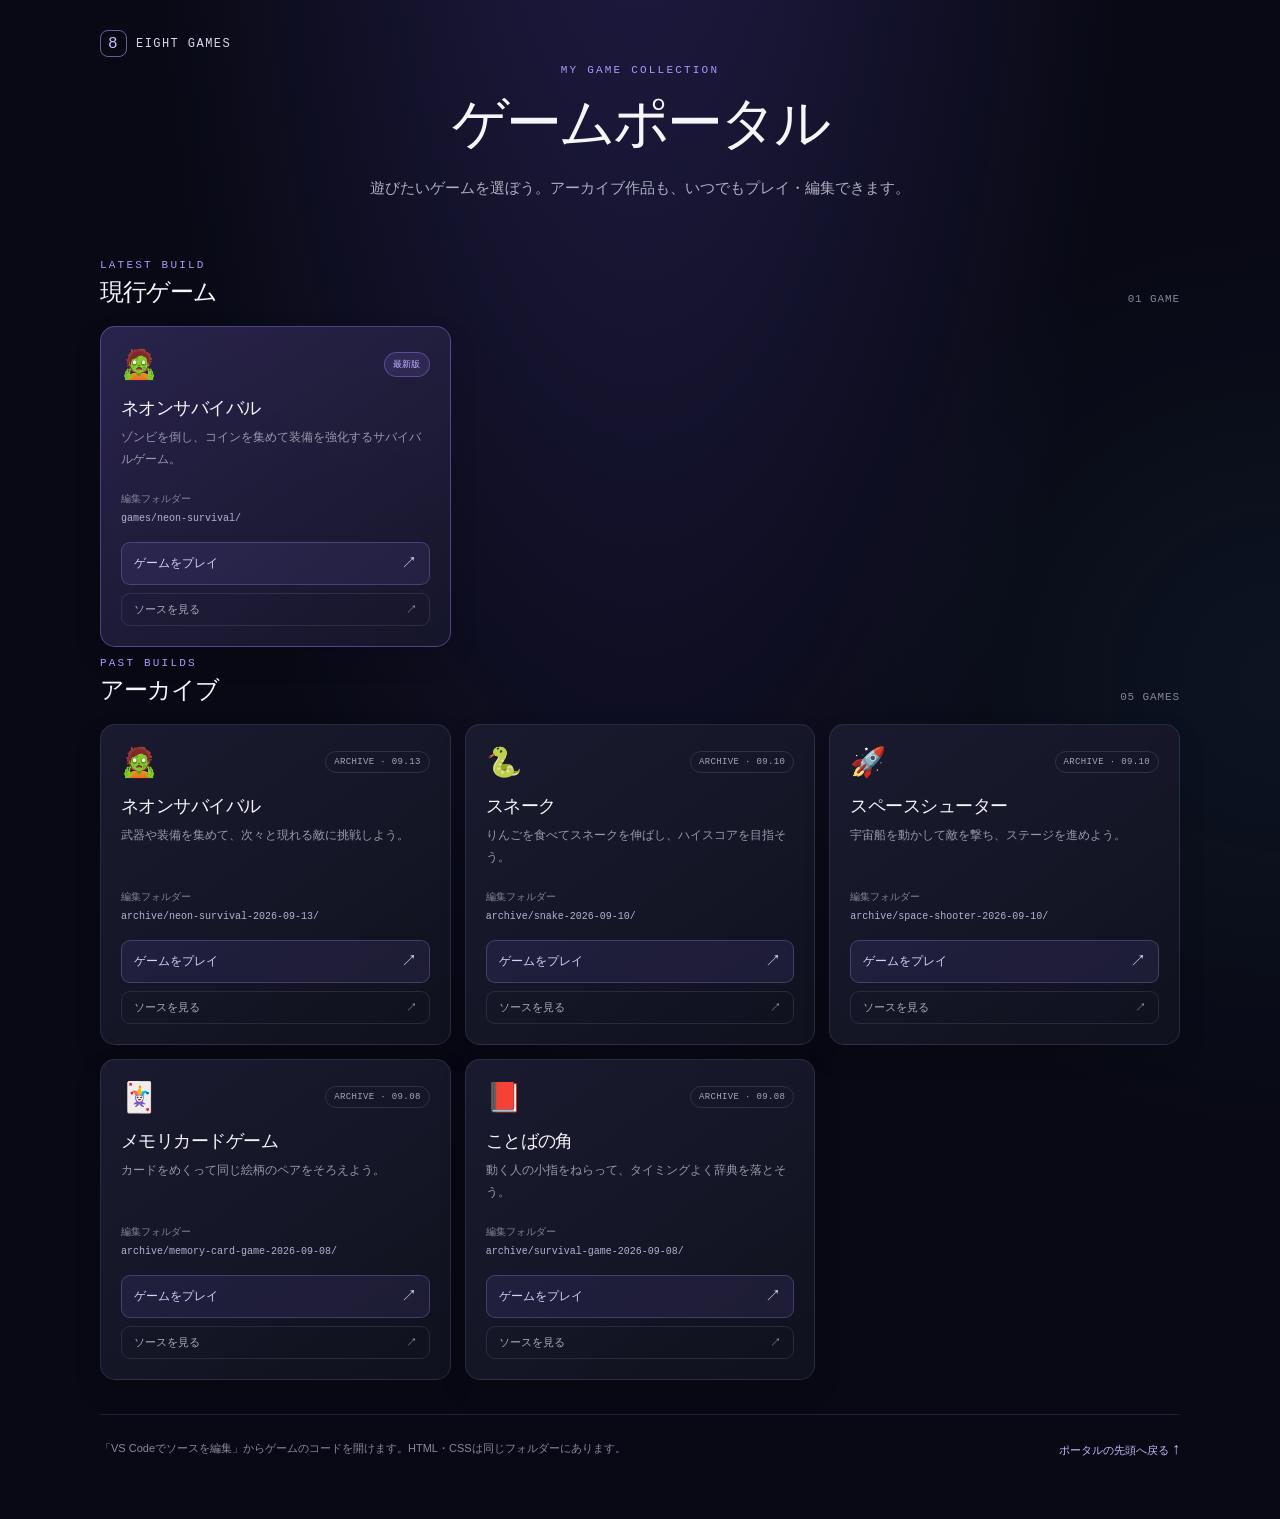
==== commit 9fb7112b: "Update links and script references in index.html for improved navigation and organization" ====
--- a/index.html
+++ b/index.html
@@ -8,9 +8,9 @@
   <link rel="stylesheet" href="games.css" />
 </head>
 <body>
-  <main class="portal">
+  <main class="portal" id="top">
     <header class="portal-header">
-      <a class="brand" href="games.html" aria-label="ゲームポータル">
+      <a class="brand" href="index.html" aria-label="ゲームポータル">
         <span class="brand-mark">8</span>
         <span>EIGHT GAMES</span>
       </a>
@@ -35,9 +35,9 @@
           </div>
           <h3>ネオンサバイバル</h3>
           <p class="description">ゾンビを倒し、コインを集めて装備を強化するサバイバルゲーム。</p>
-          <p class="folder"><span>編集フォルダー</span><code>./</code></p>
-          <a class="play-link" href="index.html" target="_blank" rel="noopener">ゲームをプレイ <span aria-hidden="true">↗</span></a>
-          <a class="edit-link" data-source="game.js">VS Codeでソースを編集 <span aria-hidden="true">↗</span></a>
+          <p class="folder"><span>編集フォルダー</span><code>games/neon-survival/</code></p>
+          <a class="play-link" href="games/neon-survival/index.html" target="_blank" rel="noopener">ゲームをプレイ <span aria-hidden="true">↗</span></a>
+          <a class="edit-link" data-source="games/neon-survival/neon-survival.js">VS Codeでソースを編集 <span aria-hidden="true">↗</span></a>
         </article>
       </div>
     </section>
@@ -115,14 +115,19 @@
 
     <footer class="portal-footer">
       <p>「VS Codeでソースを編集」からゲームのコードを開けます。HTML・CSSは同じフォルダーにあります。</p>
-      <a href="index.html">最新版のホームへ戻る <span aria-hidden="true">→</span></a>
+      <a href="#top">ポータルの先頭へ戻る <span aria-hidden="true">↑</span></a>
     </footer>
   </main>
   <script>
     document.querySelectorAll(".edit-link").forEach((link) => {
       const source = new URL(link.dataset.source, window.location.href);
-      const path = decodeURIComponent(source.pathname).replace(/^\/([A-Za-z]:\/)/, "$1");
-      link.href = `vscode://file/${path}`;
+      if (window.location.protocol === "file:") {
+        const path = decodeURIComponent(source.pathname).replace(/^\/([A-Za-z]:\/)/, "$1");
+        link.href = `vscode://file/${path}`;
+      } else {
+        link.href = source.href;
+        link.childNodes[0].nodeValue = "ソースを見る ";
+      }
     });
   </script>
 </body>
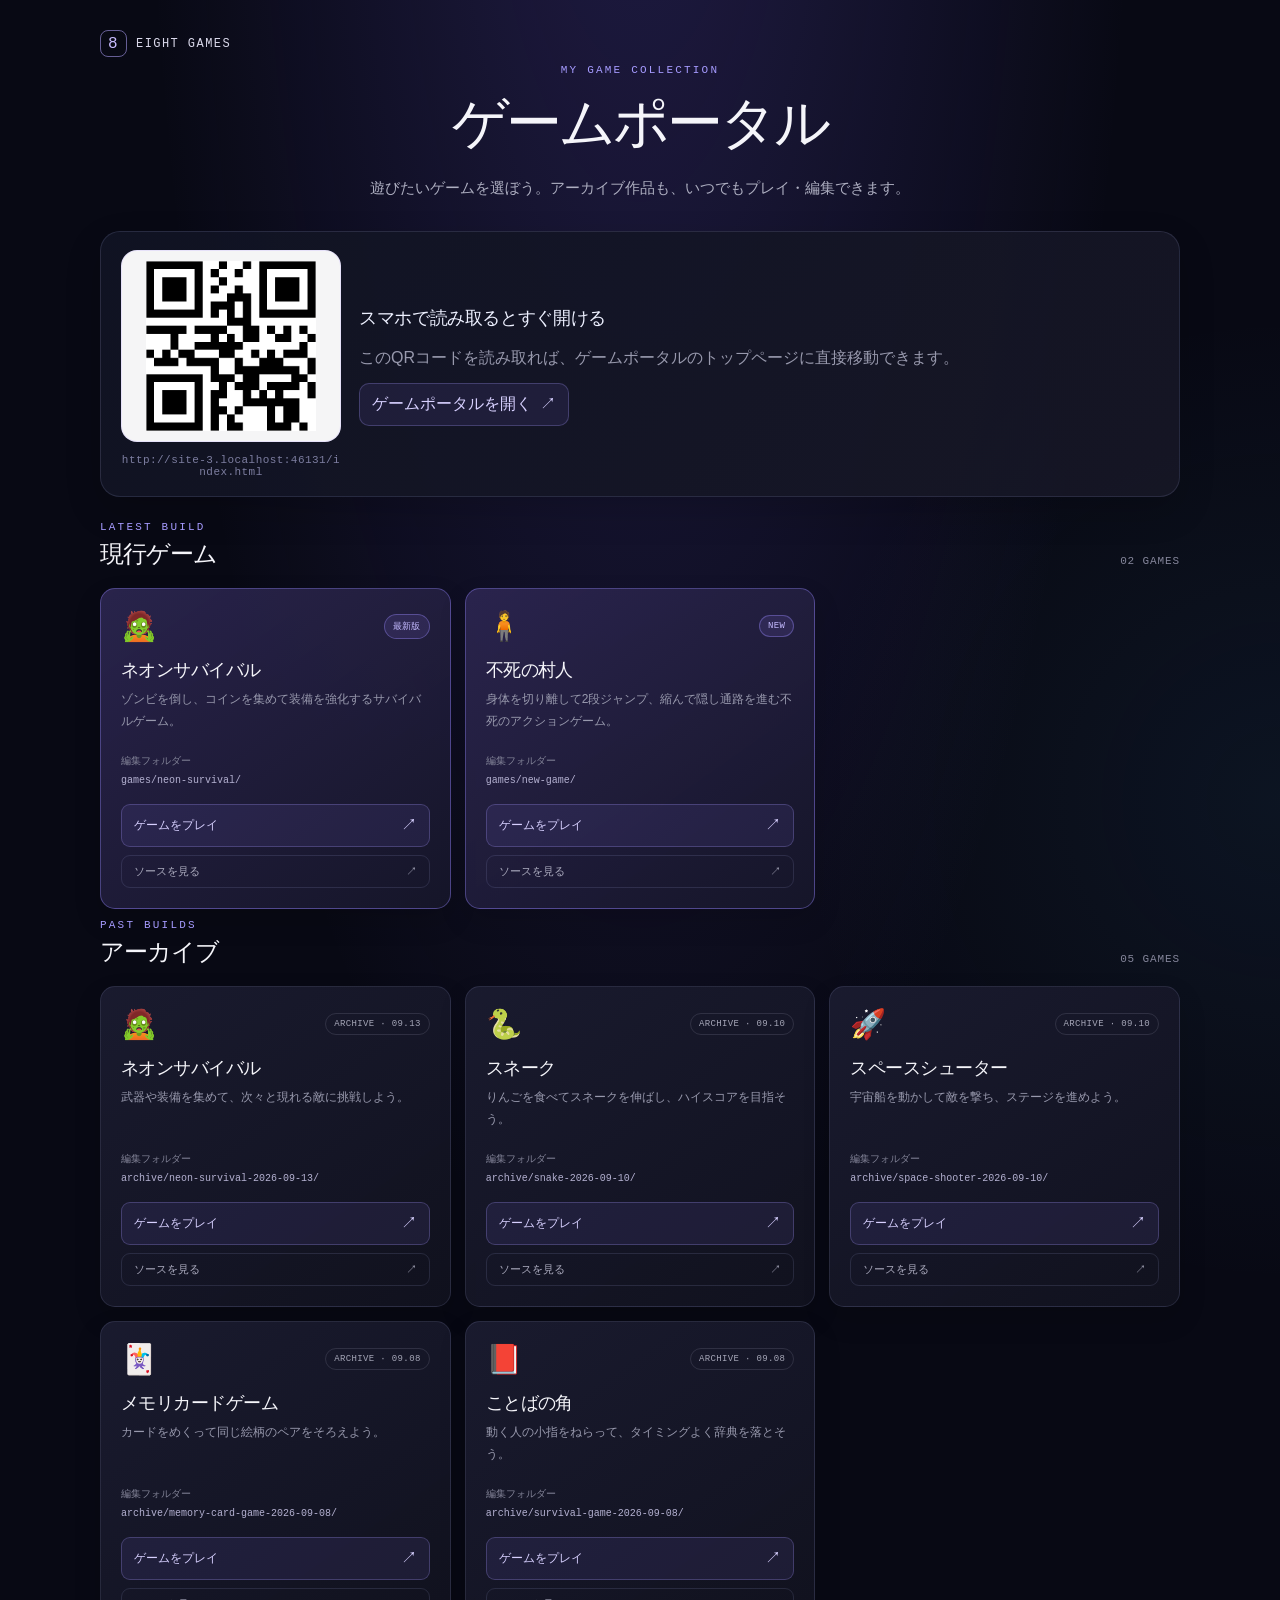
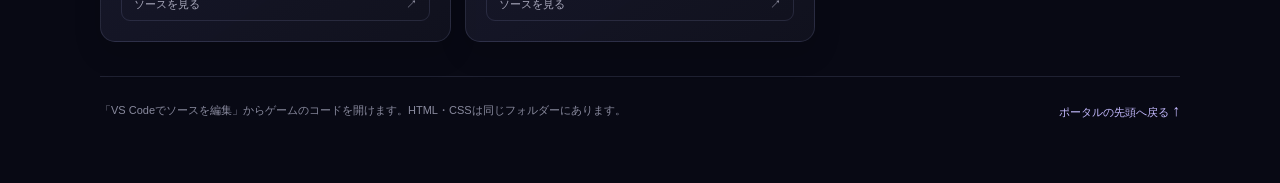
==== commit 3aaa5f25: "feat: Add new game "不死の村人" and QR code access to game portal - Introduced a new game titled "不死の村人" " ====
--- a/index.html
+++ b/index.html
@@ -19,13 +19,27 @@
       <p class="intro">遊びたいゲームを選ぼう。アーカイブ作品も、いつでもプレイ・編集できます。</p>
     </header>
 
+    <section class="portal-quick-access" aria-label="ゲームポータルのQRコード">
+      <div>
+        <div class="qr-panel">
+          <img src="game-portal-qr.png" alt="ゲームポータルのQRコード" aria-label="ゲームポータルのQRコード" />
+        </div>
+        <div class="qr-url" id="portal-url">file:///C:/Users/fullm/Desktop/えいとゲーム/index.html</div>
+      </div>
+      <div class="qr-copy">
+        <p><strong>スマホで読み取るとすぐ開ける</strong></p>
+        <p>このQRコードを読み取れば、ゲームポータルのトップページに直接移動できます。</p>
+        <a href="index.html">ゲームポータルを開く <span aria-hidden="true">↗</span></a>
+      </div>
+    </section>
+
     <section class="collection" aria-labelledby="current-heading">
       <div class="section-heading">
         <div>
           <p class="section-kicker">LATEST BUILD</p>
           <h2 id="current-heading">現行ゲーム</h2>
         </div>
-        <span class="count">01 GAME</span>
+        <span class="count">02 GAMES</span>
       </div>
       <div class="game-grid">
         <article class="game-card featured">
@@ -38,6 +52,18 @@
           <p class="folder"><span>編集フォルダー</span><code>games/neon-survival/</code></p>
           <a class="play-link" href="games/neon-survival/index.html" target="_blank" rel="noopener">ゲームをプレイ <span aria-hidden="true">↗</span></a>
           <a class="edit-link" data-source="games/neon-survival/neon-survival.js">VS Codeでソースを編集 <span aria-hidden="true">↗</span></a>
+        </article>
+
+        <article class="game-card featured">
+          <div class="card-top">
+            <span class="game-icon" aria-hidden="true">🧍</span>
+            <span class="status current">NEW</span>
+          </div>
+          <h3>不死の村人</h3>
+          <p class="description">身体を切り離して2段ジャンプ、縮んで隠し通路を進む不死のアクションゲーム。</p>
+          <p class="folder"><span>編集フォルダー</span><code>games/new-game/</code></p>
+          <a class="play-link" href="games/new-game/index.html" target="_blank" rel="noopener">ゲームをプレイ <span aria-hidden="true">↗</span></a>
+          <a class="edit-link" data-source="games/new-game/game.js">VS Codeでソースを編集 <span aria-hidden="true">↗</span></a>
         </article>
       </div>
     </section>
@@ -119,6 +145,11 @@
     </footer>
   </main>
   <script>
+    const portalUrlText = document.getElementById("portal-url");
+    if (portalUrlText) {
+      portalUrlText.textContent = window.location.href;
+    }
+
     document.querySelectorAll(".edit-link").forEach((link) => {
       const source = new URL(link.dataset.source, window.location.href);
       if (window.location.protocol === "file:") {
--- a/games.css
+++ b/games.css
@@ -33,8 +33,95 @@
 
 .portal-header {
   position: relative;
-  padding: 34px 0 48px;
+  padding: 34px 0 30px;
   text-align: center;
+}
+
+.portal-quick-access {
+  display: grid;
+  grid-template-columns: 220px minmax(0, 1fr);
+  gap: 18px;
+  align-items: center;
+  margin: 0 auto 24px;
+  padding: 18px 20px;
+  border: 1px solid var(--line);
+  border-radius: 20px;
+  background: linear-gradient(135deg, rgba(17, 20, 36, .92), rgba(23, 23, 38, .92));
+  box-shadow: 0 14px 36px rgba(0, 0, 0, .16);
+}
+
+.qr-panel {
+  display: flex;
+  justify-content: center;
+  align-items: center;
+  min-height: 180px;
+  padding: 10px;
+  border: 1px solid rgba(180, 160, 255, .24);
+  border-radius: 16px;
+  background: rgba(255, 255, 255, .96);
+}
+
+.qr-panel img,
+.qr-panel canvas,
+.qr-panel svg {
+  display: block;
+  width: 170px;
+  height: 170px;
+  max-width: 100%;
+}
+
+.qr-url {
+  margin-top: 12px;
+  color: #7d7ea0;
+  font-family: Consolas, monospace;
+  font-size: 11px;
+  letter-spacing: .04em;
+  text-align: center;
+  word-break: break-all;
+}
+
+.qr-copy {
+  display: flex;
+  flex-direction: column;
+  gap: 10px;
+}
+
+.qr-copy p {
+  margin: 0;
+  color: var(--muted);
+  line-height: 1.8;
+}
+
+.qr-copy strong {
+  color: #edf0ff;
+  font-size: 18px;
+  letter-spacing: -.02em;
+}
+
+.qr-copy a {
+  display: inline-flex;
+  align-items: center;
+  gap: 8px;
+  width: fit-content;
+  padding: 10px 12px;
+  border: 1px solid rgba(170, 155, 255, .26);
+  border-radius: 10px;
+  background: rgba(134, 116, 244, .1);
+  color: #d7d0ff;
+  font-weight: 700;
+  text-decoration: none;
+}
+
+@media (max-width: 800px) {
+  .portal-quick-access {
+    grid-template-columns: 1fr;
+    justify-items: center;
+    text-align: center;
+  }
+
+  .qr-copy {
+    align-items: center;
+  }
 }
 
 .brand {
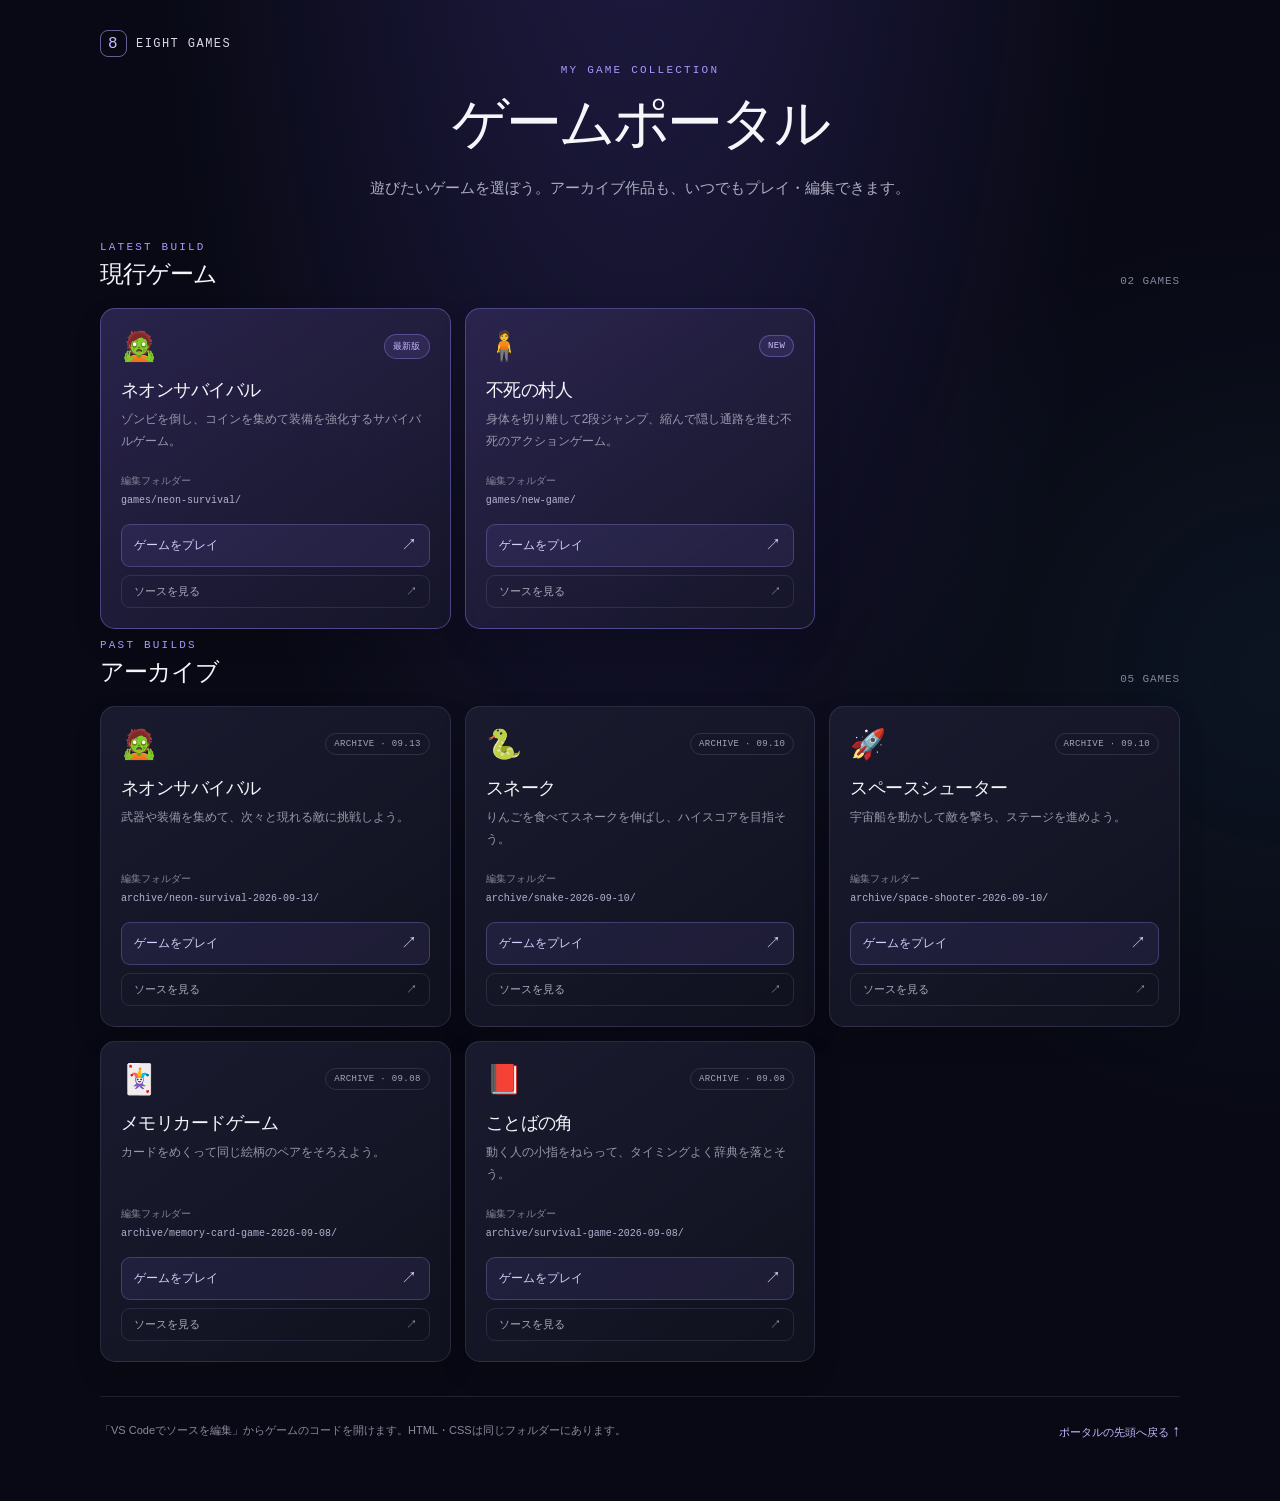
==== commit 977cff97: "refactor: Remove QR code section and related styles from game portal" ====
--- a/index.html
+++ b/index.html
@@ -18,20 +18,6 @@
       <h1>ゲームポータル</h1>
       <p class="intro">遊びたいゲームを選ぼう。アーカイブ作品も、いつでもプレイ・編集できます。</p>
     </header>
-
-    <section class="portal-quick-access" aria-label="ゲームポータルのQRコード">
-      <div>
-        <div class="qr-panel">
-          <img src="game-portal-qr.png" alt="ゲームポータルのQRコード" aria-label="ゲームポータルのQRコード" />
-        </div>
-        <div class="qr-url" id="portal-url">file:///C:/Users/fullm/Desktop/えいとゲーム/index.html</div>
-      </div>
-      <div class="qr-copy">
-        <p><strong>スマホで読み取るとすぐ開ける</strong></p>
-        <p>このQRコードを読み取れば、ゲームポータルのトップページに直接移動できます。</p>
-        <a href="index.html">ゲームポータルを開く <span aria-hidden="true">↗</span></a>
-      </div>
-    </section>
 
     <section class="collection" aria-labelledby="current-heading">
       <div class="section-heading">
@@ -145,11 +131,6 @@
     </footer>
   </main>
   <script>
-    const portalUrlText = document.getElementById("portal-url");
-    if (portalUrlText) {
-      portalUrlText.textContent = window.location.href;
-    }
-
     document.querySelectorAll(".edit-link").forEach((link) => {
       const source = new URL(link.dataset.source, window.location.href);
       if (window.location.protocol === "file:") {
--- a/games.css
+++ b/games.css
@@ -37,93 +37,6 @@
   text-align: center;
 }
 
-.portal-quick-access {
-  display: grid;
-  grid-template-columns: 220px minmax(0, 1fr);
-  gap: 18px;
-  align-items: center;
-  margin: 0 auto 24px;
-  padding: 18px 20px;
-  border: 1px solid var(--line);
-  border-radius: 20px;
-  background: linear-gradient(135deg, rgba(17, 20, 36, .92), rgba(23, 23, 38, .92));
-  box-shadow: 0 14px 36px rgba(0, 0, 0, .16);
-}
-
-.qr-panel {
-  display: flex;
-  justify-content: center;
-  align-items: center;
-  min-height: 180px;
-  padding: 10px;
-  border: 1px solid rgba(180, 160, 255, .24);
-  border-radius: 16px;
-  background: rgba(255, 255, 255, .96);
-}
-
-.qr-panel img,
-.qr-panel canvas,
-.qr-panel svg {
-  display: block;
-  width: 170px;
-  height: 170px;
-  max-width: 100%;
-}
-
-.qr-url {
-  margin-top: 12px;
-  color: #7d7ea0;
-  font-family: Consolas, monospace;
-  font-size: 11px;
-  letter-spacing: .04em;
-  text-align: center;
-  word-break: break-all;
-}
-
-.qr-copy {
-  display: flex;
-  flex-direction: column;
-  gap: 10px;
-}
-
-.qr-copy p {
-  margin: 0;
-  color: var(--muted);
-  line-height: 1.8;
-}
-
-.qr-copy strong {
-  color: #edf0ff;
-  font-size: 18px;
-  letter-spacing: -.02em;
-}
-
-.qr-copy a {
-  display: inline-flex;
-  align-items: center;
-  gap: 8px;
-  width: fit-content;
-  padding: 10px 12px;
-  border: 1px solid rgba(170, 155, 255, .26);
-  border-radius: 10px;
-  background: rgba(134, 116, 244, .1);
-  color: #d7d0ff;
-  font-weight: 700;
-  text-decoration: none;
-}
-
-@media (max-width: 800px) {
-  .portal-quick-access {
-    grid-template-columns: 1fr;
-    justify-items: center;
-    text-align: center;
-  }
-
-  .qr-copy {
-    align-items: center;
-  }
-}
-
 .brand {
   position: absolute;
   top: 0;
